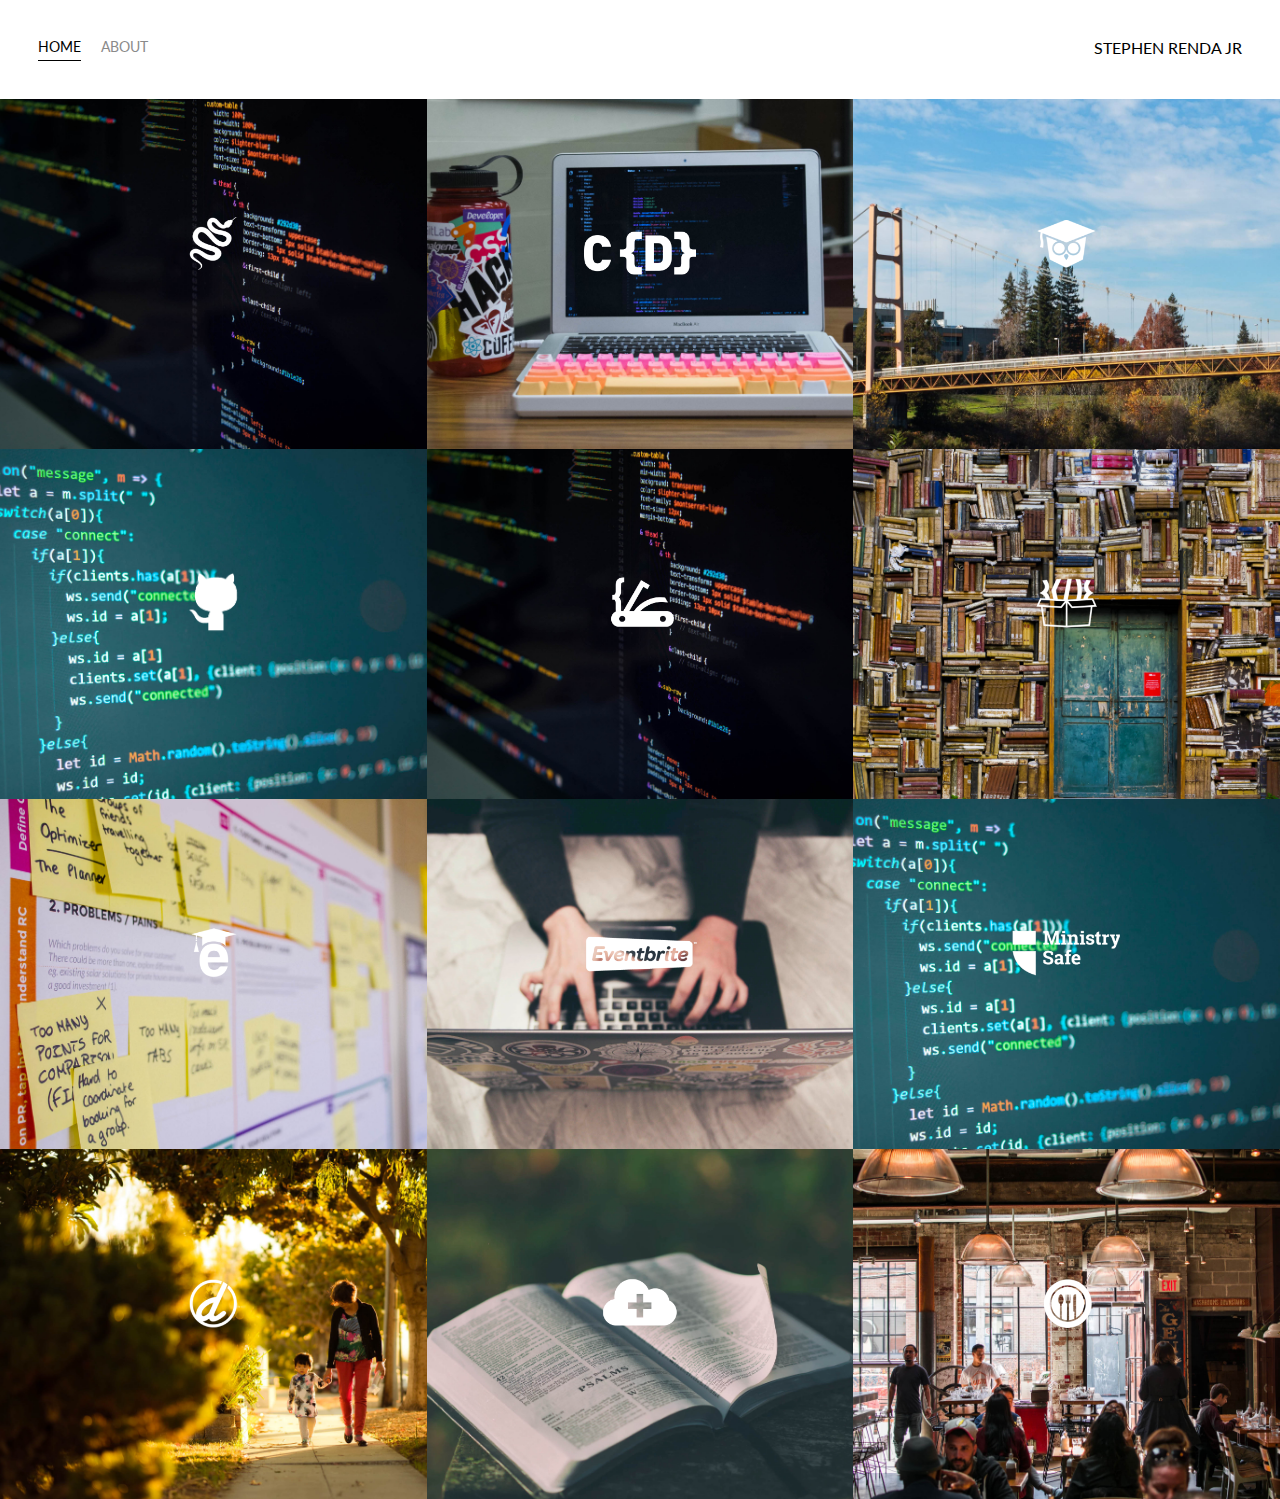
==== index.html @ d76c38f4 "Add files via upload" ====
<!DOCTYPE html>
<html>
<head>
	<meta charset = "utf-8" />
	<title>Stephen Renda Jr's Website</title>
	<link href="https://fonts.googleapis.com/css?family=Lato&display=swap" rel="stylesheet">
	<link rel="stylesheet" href="styles.css">
</head>
<body>
	<div class="container">
		
		<div class="nav-wrapper">
			<div class="left-side">
				<div class="nav-link-wrapper active-nav-link">
					<a href="index.html">Home</a>
				</div>
				<div class="nav-link-wrapper">
					<a href="about.html">About</a>
				</div>
			</div>
			
			<div class="right-side">
				<div class="brand">
					<div>STEPHEN RENDA JR</div>
				</div>
			</div>
		</div>
		
		<div class="content-wrapper">
			<div class="portfolio-items-wrapper">
				
				<div class="portfolio-item-wrapper">
					<div class="portfolio-img-background" style="background-image:url(images/portfolio5.jpg)"></div>
					<!--Dont know if this is correct
					    <div><a href="cat.jpg"> 
							<img width="100" height="100" src="cat.jpg" alt="*Error*">
						</a></div>
					-->
					<div class="img-text-wrapper">
						<div class="logo-wrapper"><a href="snake.html">
							<img src="images/logos/snake.png">
						</a></div>
						
						<div class="subtitle">
							Snake game written in JavaScript.
						</div>
					</div>
				</div>
				
				<div class="portfolio-item-wrapper">
					<div class="portfolio-img-background" style="background-image:url(images/portfolio2.jpg)"></div>
				
					<div class="img-text-wrapper">
						<div class="logo-wrapper">
							<img src="images/logos/crondose.png">
						</div>
						
						<div class="subtitle">
							Coming Soon!
						</div>
					</div>
				</div>
				
				<div class="portfolio-item-wrapper">
					<div class="portfolio-img-background" style="background-image:url(images/portfolio1.jpg)"></div>
				
					<div class="img-text-wrapper">
						<div class="logo-wrapper"><a href="csus.html">
							<img src="images/logos/dailysmarty.png">
						</a></div>
						
						<div class="subtitle">
							My California State University information.
						</div>
					</div>
				</div>
				
				<div class="portfolio-item-wrapper"> 
					<div class="portfolio-img-background" style="background-image:url(images/portfolio9.jpg)"></div>
				
					<div class="img-text-wrapper">
						<div class="logo-wrapper"><a href="https://github.com/StephenRenda">
							<img src="images/logos/github.png">
						</a></div>
						
						<div class="subtitle">
							GitHub
						</div>
					</div>
				</div>
				<div class="portfolio-item-wrapper">
					<div class="portfolio-img-background" style="background-image:url(images/portfolio5.jpg)"></div>
				
					<div class="img-text-wrapper">
						<div class="logo-wrapper">
							<img src="images/logos/devcamp.png">
						</div>
						
						<div class="subtitle">
							Coming Soon!
						</div>
					</div>
				</div>
				<div class="portfolio-item-wrapper">
					<div class="portfolio-img-background" style="background-image:url(images/portfolio6.jpg)"></div>
				
					<div class="img-text-wrapper">
						<div class="logo-wrapper">
							<img src="images/logos/devtrunk.png">
						</div>
						
						<div class="subtitle">
							Coming Soon!
						</div>
					</div>
				</div>
				<div class="portfolio-item-wrapper">
					<div class="portfolio-img-background" style="background-image:url(images/portfolio7.jpg)"></div>
				
					<div class="img-text-wrapper">
						<div class="logo-wrapper">
							<img src="images/logos/edutechional.png">
						</div>
						
						<div class="subtitle">
							Coming Soon!
						</div>
					</div>
				</div>
				<div class="portfolio-item-wrapper">
					<div class="portfolio-img-background" style="background-image:url(images/portfolio8.jpg)"></div>
				
					<div class="img-text-wrapper">
						<div class="logo-wrapper">
							<img src="images/logos/eventbrite.png">
						</div>
						
						<div class="subtitle">
							Coming Soon!
						</div>
					</div>
				</div>
				<div class="portfolio-item-wrapper">
					<div class="portfolio-img-background" style="background-image:url(images/portfolio9.jpg)"></div>
				
					<div class="img-text-wrapper">
						<div class="logo-wrapper">
							<img src="images/logos/ministry-safe.png">
						</div>
						
						<div class="subtitle">
							Coming Soon!
						</div>
					</div>
				</div>
				<div class="portfolio-item-wrapper">
					<div class="portfolio-img-background" style="background-image:url(images/portfolio10.jpg)"></div>
				
					<div class="img-text-wrapper">
						<div class="logo-wrapper">
							<img src="images/logos/open-devos.png">
						</div>
						
						<div class="subtitle">
							Coming Soon!
						</div>
					</div>
				</div>
				<div class="portfolio-item-wrapper">
					<div class="portfolio-img-background" style="background-image:url(images/portfolio11.jpg)"></div>
				
					<div class="img-text-wrapper">
						<div class="logo-wrapper">
							<img src="images/logos/shop-hacker.png">
						</div>
						
						<div class="subtitle">
							Coming Soon!
						</div>
					</div>
				</div>
				<div class="portfolio-item-wrapper">
					<div class="portfolio-img-background" style="background-image:url(images/portfolio12.jpg)"></div>
				
					<div class="img-text-wrapper">
						<div class="logo-wrapper">
							<img src="images/logos/toastability.png">
						</div>
						
						<div class="subtitle">
							Coming Soon!
						</div>
					</div>
				</div>
				
				
			</div>
		</div>
		
	</div>
</body>
<script>
	const portfolioItems = document.querySelectorAll('.portfolio-item-wrapper')
	
	portfolioItems.forEach(portfolioItem => {
		portfolioItem.addEventListener('mouseover', () => {
		/*Most challenging part <> use console.log to debug*/
			portfolioItem.childNodes[1].classList.add('img-darken');
		})
	portfolioItem.addEventListener('mouseout', () => {
			portfolioItem.childNodes[1].classList.remove('img-darken');
		})
	})
</script>
</html>
---- styles.css ----
/* Master styles */
body {
	font-family: "Lato", sans-serif;
	margin: 0px;
}

.container {
	display: grid;
	grid-template-columns: 1fr;
}

/* Nav styles */
.nav-wrapper {
	display: flex;
	justify-content: space-between;
	padding: 38px;
}
.left-side {
	display: flex;
	
}
.nav-wrapper > .left-side > div{
	margin-right: 20px;
	font-size: 0.9em;
	text-transform: uppercase;
}

.nav-link-wrapper {
	height: 22px;
	border-bottom: 1px solid transparent;
	transition: border-bottom 0.5s;
}

.nav-link-wrapper a {
	color: #8a8a8a;
	text-decoration: none;
	transition: color 0.5s;
}
.nav-link-wrapper:hover {
	border-bottom: 1px solid black;
}
.nav-link-wrapper a:hover {
	color: black;
}

.active-nav-link {
	border-bottom: 1px solid black;
}

.active-nav-link a {
	color: black !important;
}

/* Portfolio styles */
.portfolio-items-wrapper {
	display: grid;
	grid-template-columns: 1fr 1fr 1fr;
}
.portfolio-item-wrapper {
	position: relative;
}

.portfolio-img-background {
	height: 350px;
	width: 100%;
	background-size: cover;
	background-position: center;
	background-repeat: no-repeat;
}
 .img-text-wrapper {
	 position: absolute;
	 top: 0;
	 display: flex;
	 flex-direction: column;
	 justify-content: center;
	 align-items: center;
	 height: 100%;
	 text-align:center;
	 padding-left: 100px;
	 padding-right: 100px;
 }

.logo-wrapper img{
	width: 50%;
	margin-bottom: 20px;
}

.img-text-wrapper .subtitle {
	transition: 1s;
	font-weight: 600;
	color: transparent;
}

.img-text-wrapper:hover .subtitle {
	font-weight: 600;
	color: lightseagreen;
}
.img-darken {
		transition: 1s;
		filter: brightness(10%);
		
}
 /* About page styles*/
 .two-column-wrapper {
	 display: grid;
	 grid-template-columns: 1fr 1fr;
 }
 
 .profile-image-wrapper img {
	 width: 50%;
	 padding-left: 100px;
 }
 
 .profile-content-wrapper {
	 padding: 30px;
 }
 
 .profile-content-wrapper h1 {
	 color: lightseagreen;
 }
 /* Snake */
.snake-container {
	display: flex;
    align-items: center;
    justify-content: center;
}
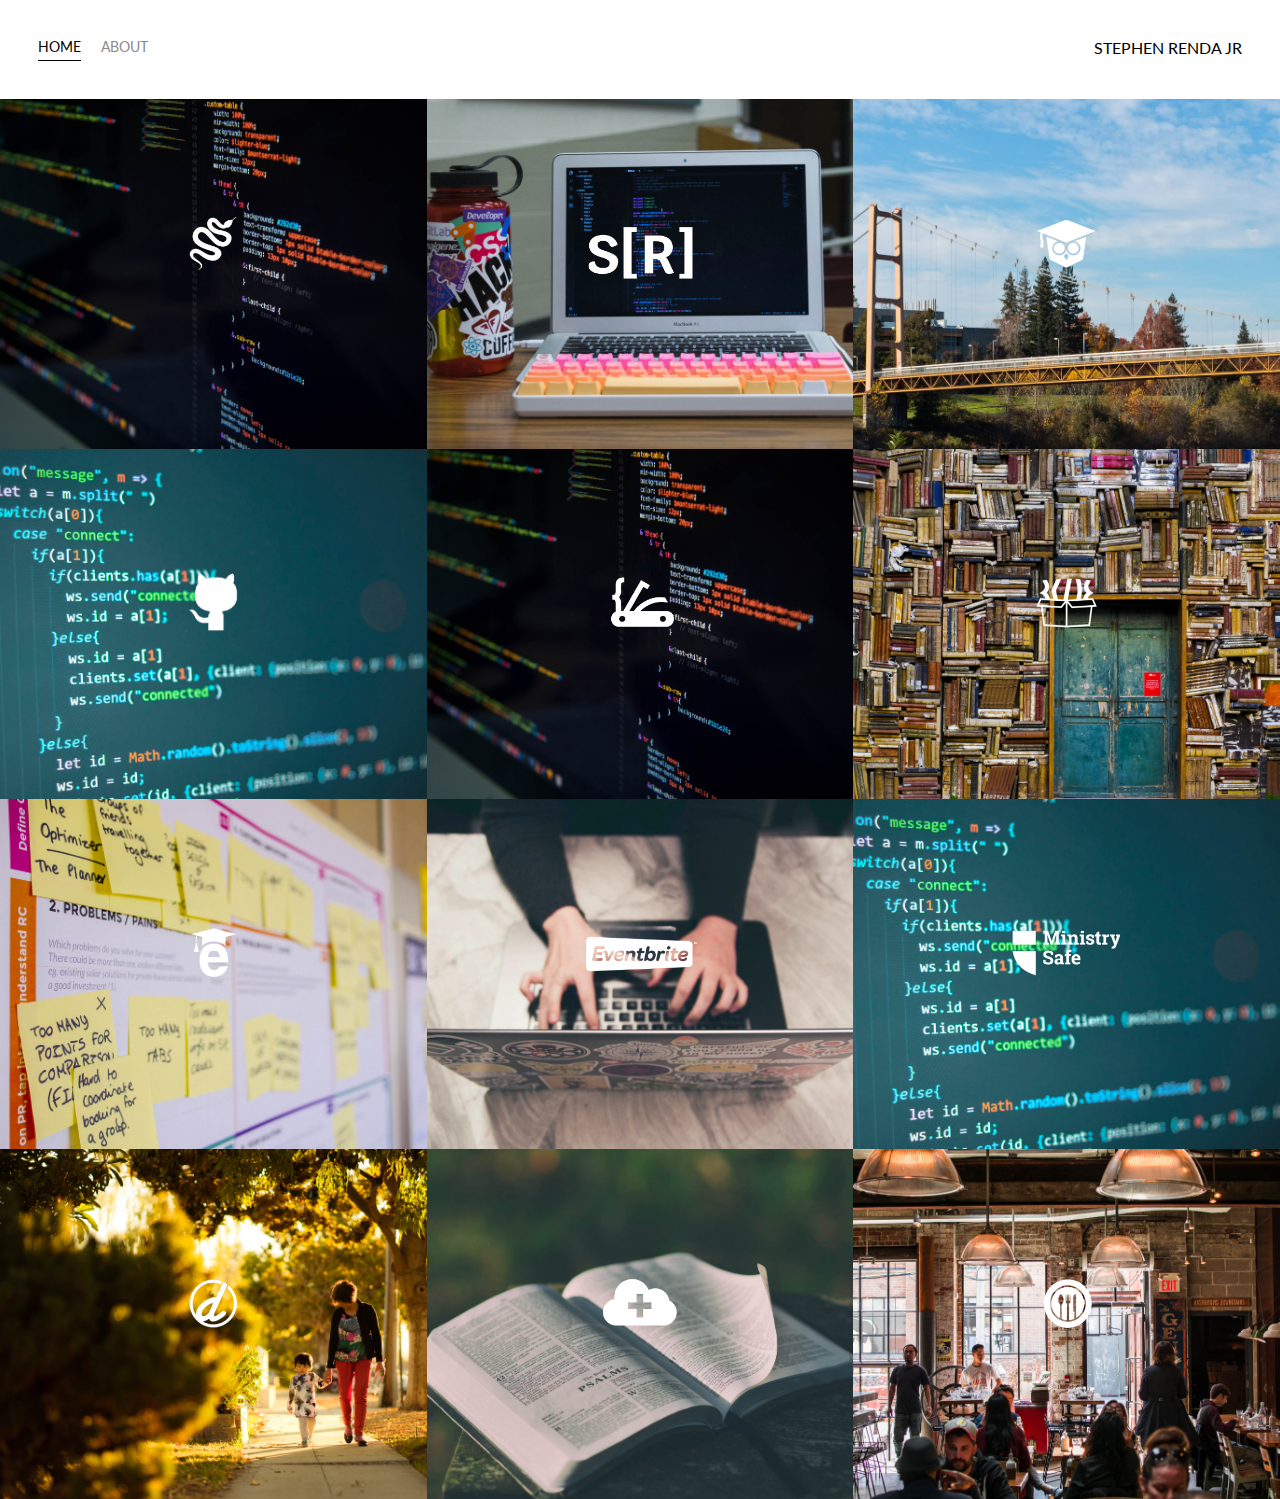
==== commit 0e527293: "Add files via upload" ====
--- a/index.html
+++ b/index.html
@@ -51,12 +51,12 @@
 					<div class="portfolio-img-background" style="background-image:url(images/portfolio2.jpg)"></div>
 				
 					<div class="img-text-wrapper">
-						<div class="logo-wrapper">
-							<img src="images/logos/crondose.png">
-						</div>
-						
-						<div class="subtitle">
-							Coming Soon!
+						<div class="logo-wrapper"><a href="work.html">
+							<img src="images/logos/renda.png">
+						</a></div>
+						
+						<div class="subtitle">
+							Work experience and resume.
 						</div>
 					</div>
 				</div>
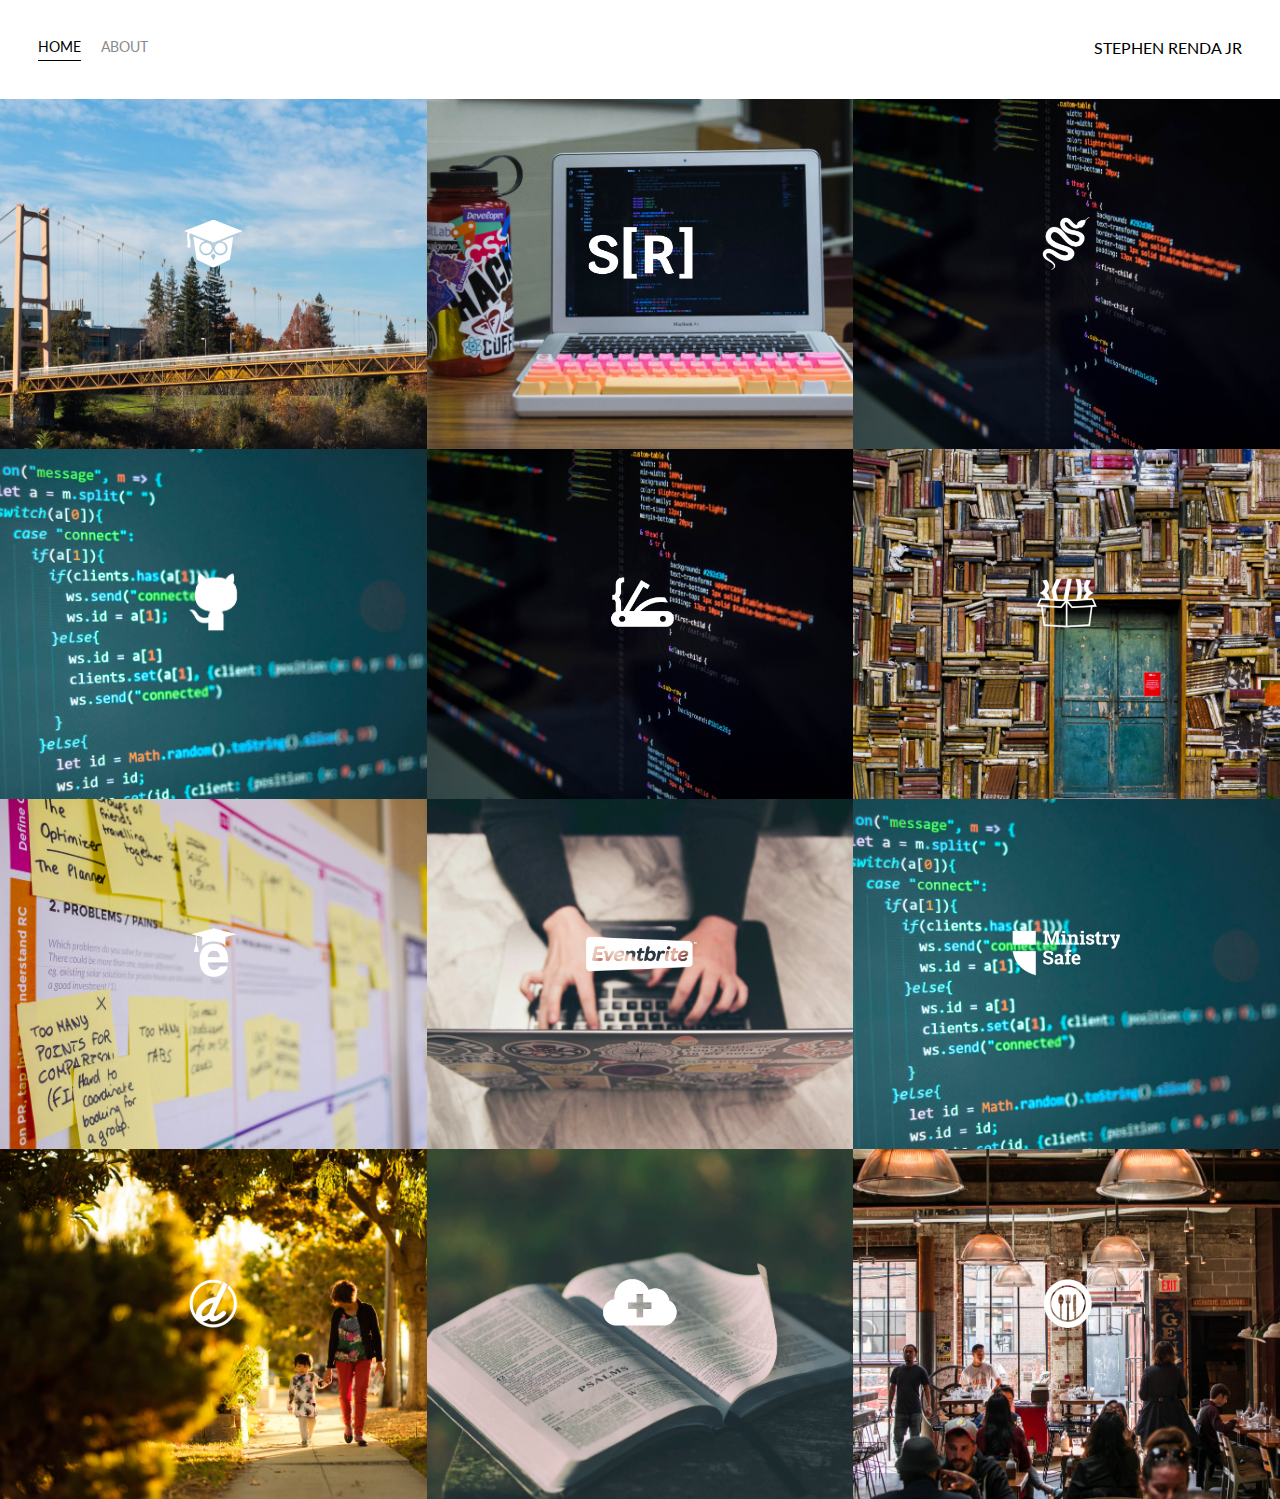
==== commit 8e551c79: "Add files via upload" ====
--- a/index.html
+++ b/index.html
@@ -30,6 +30,34 @@
 			<div class="portfolio-items-wrapper">
 				
 				<div class="portfolio-item-wrapper">
+					<div class="portfolio-img-background" style="background-image:url(images/portfolio1.jpg)"></div>
+				
+					<div class="img-text-wrapper">
+						<div class="logo-wrapper"><a href="csus.html">
+							<img src="images/logos/dailysmarty.png">
+						</a></div>
+						
+						<div class="subtitle">
+							My California State University information.
+						</div>
+					</div>
+				</div>
+				
+				<div class="portfolio-item-wrapper">
+					<div class="portfolio-img-background" style="background-image:url(images/portfolio2.jpg)"></div>
+				
+					<div class="img-text-wrapper">
+						<div class="logo-wrapper"><a href="work.html">
+							<img src="images/logos/renda.png">
+						</a></div>
+						
+						<div class="subtitle">
+							Work experience and resume.
+						</div>
+					</div>
+				</div>
+				
+				<div class="portfolio-item-wrapper">
 					<div class="portfolio-img-background" style="background-image:url(images/portfolio5.jpg)"></div>
 					<!--Dont know if this is correct
 					    <div><a href="cat.jpg"> 
@@ -47,34 +75,6 @@
 					</div>
 				</div>
 				
-				<div class="portfolio-item-wrapper">
-					<div class="portfolio-img-background" style="background-image:url(images/portfolio2.jpg)"></div>
-				
-					<div class="img-text-wrapper">
-						<div class="logo-wrapper"><a href="work.html">
-							<img src="images/logos/renda.png">
-						</a></div>
-						
-						<div class="subtitle">
-							Work experience and resume.
-						</div>
-					</div>
-				</div>
-				
-				<div class="portfolio-item-wrapper">
-					<div class="portfolio-img-background" style="background-image:url(images/portfolio1.jpg)"></div>
-				
-					<div class="img-text-wrapper">
-						<div class="logo-wrapper"><a href="csus.html">
-							<img src="images/logos/dailysmarty.png">
-						</a></div>
-						
-						<div class="subtitle">
-							My California State University information.
-						</div>
-					</div>
-				</div>
-				
 				<div class="portfolio-item-wrapper"> 
 					<div class="portfolio-img-background" style="background-image:url(images/portfolio9.jpg)"></div>
 				
@@ -157,9 +157,9 @@
 					<div class="portfolio-img-background" style="background-image:url(images/portfolio10.jpg)"></div>
 				
 					<div class="img-text-wrapper">
-						<div class="logo-wrapper">
+						<div class="logo-wrapper"><a href="chess.html">
 							<img src="images/logos/open-devos.png">
-						</div>
+						</a></div>
 						
 						<div class="subtitle">
 							Coming Soon!
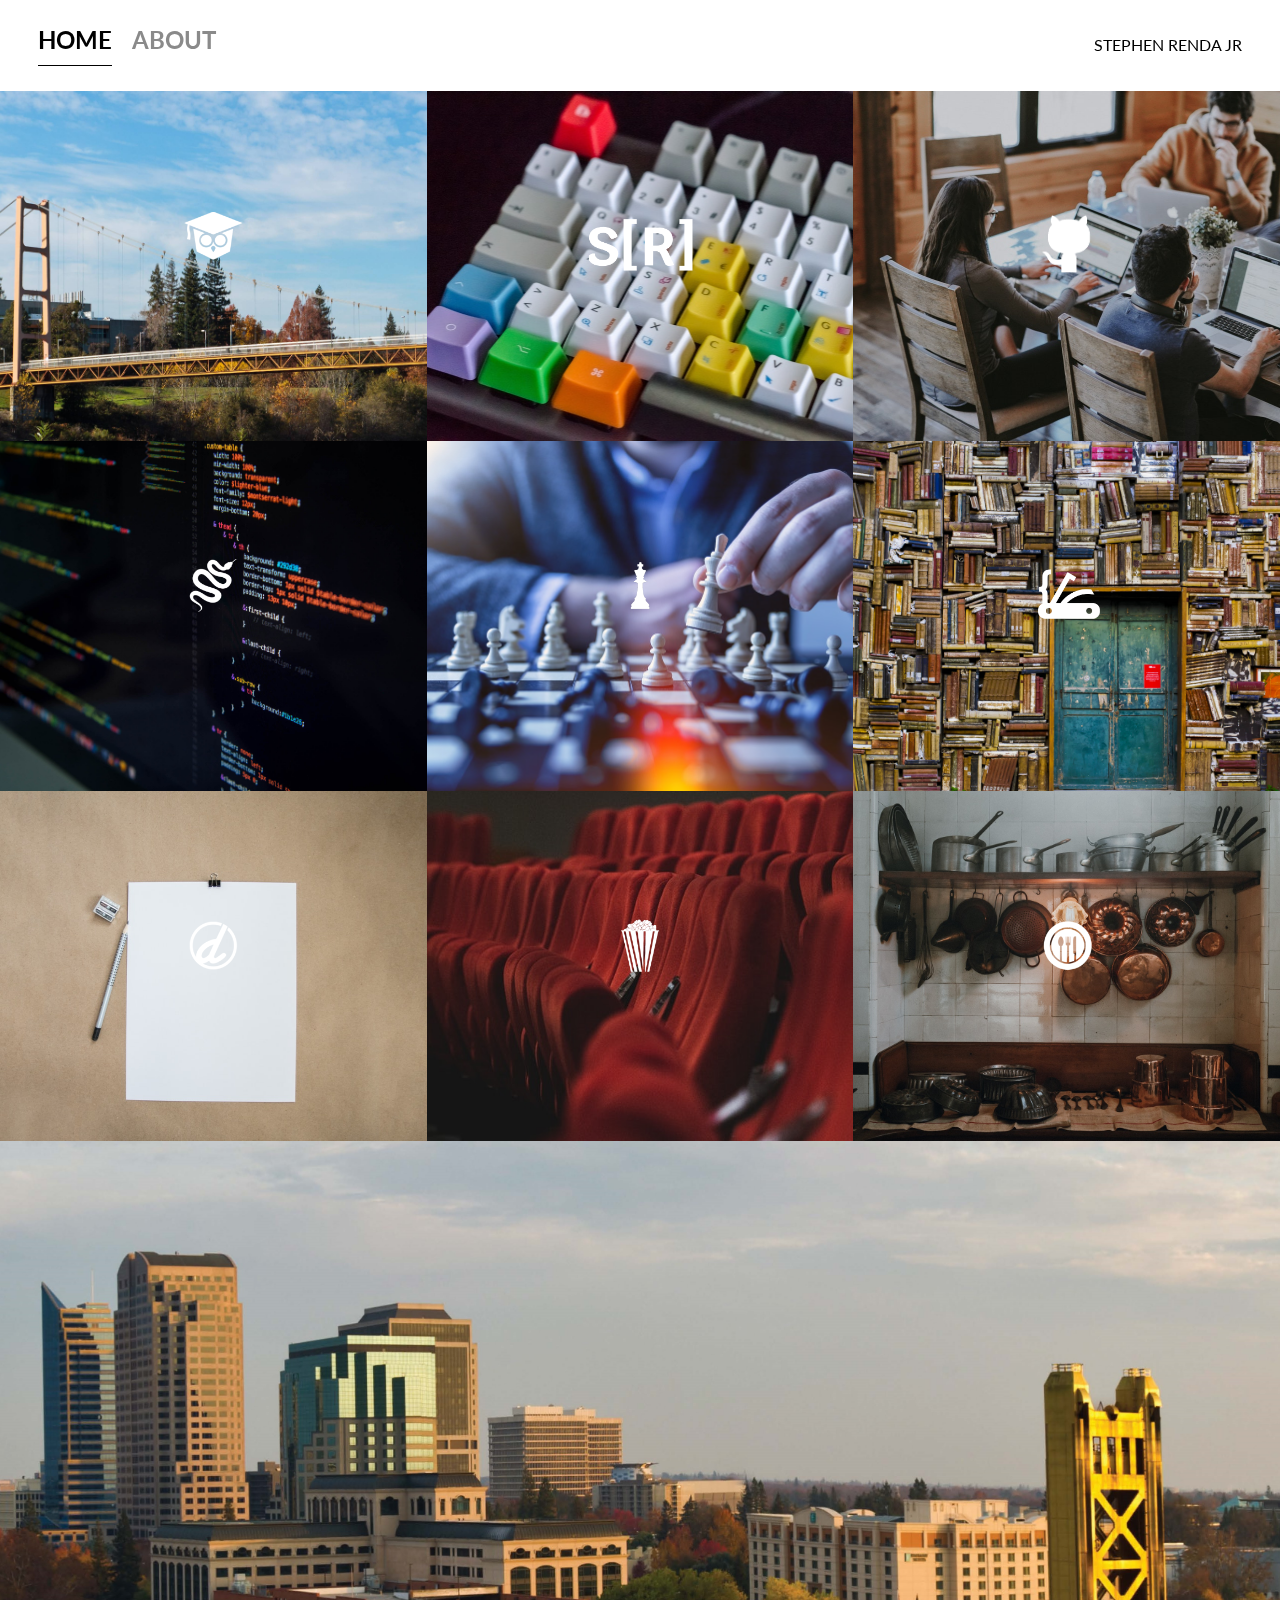
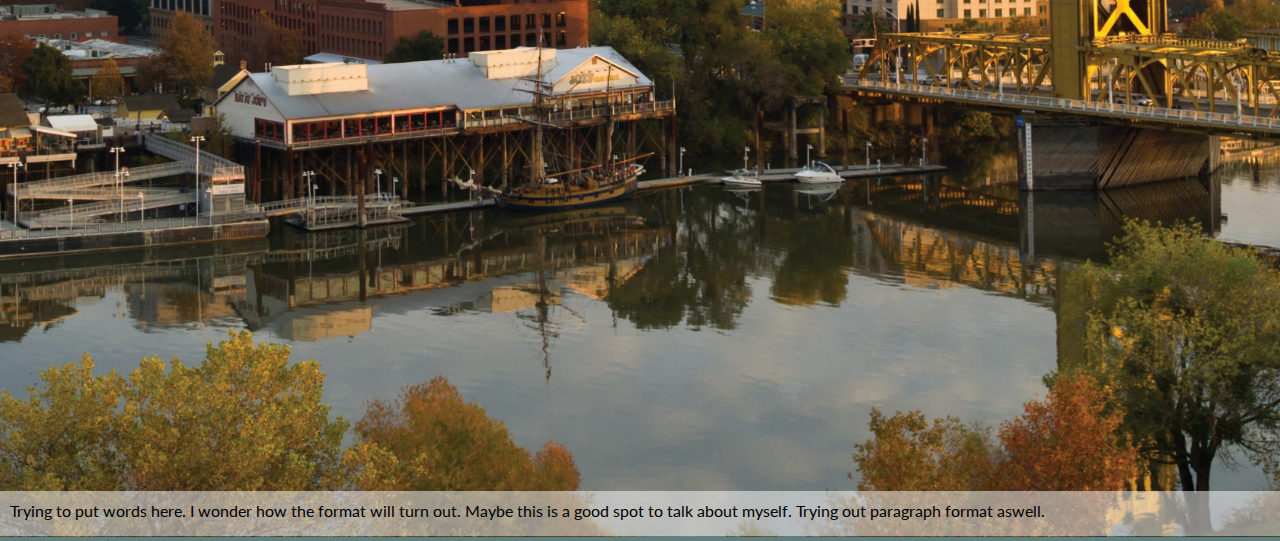
==== commit 571b7188: "Add files via upload" ====
--- a/index.html
+++ b/index.html
@@ -2,6 +2,7 @@
 <html>
 <head>
 	<meta charset = "utf-8" />
+	
 	<title>Stephen Renda Jr's Website</title>
 	<link href="https://fonts.googleapis.com/css?family=Lato&display=swap" rel="stylesheet">
 	<link rel="stylesheet" href="styles.css">
@@ -25,7 +26,11 @@
 				</div>
 			</div>
 		</div>
-		
+		<!--Test-->
+	
+
+	
+		<!--Test-->	
 		<div class="content-wrapper">
 			<div class="portfolio-items-wrapper">
 				
@@ -44,7 +49,7 @@
 				</div>
 				
 				<div class="portfolio-item-wrapper">
-					<div class="portfolio-img-background" style="background-image:url(images/portfolio2.jpg)"></div>
+					<div class="portfolio-img-background" style="background-image:url(images/portfolio13.jpg)"></div>
 				
 					<div class="img-text-wrapper">
 						<div class="logo-wrapper"><a href="work.html">
@@ -53,6 +58,20 @@
 						
 						<div class="subtitle">
 							Work experience and resume.
+						</div>
+					</div>
+				</div>
+				
+				<div class="portfolio-item-wrapper"> 
+					<div class="portfolio-img-background" style="background-image:url(images/portfolio14.jpg)"></div>
+				
+					<div class="img-text-wrapper">
+						<div class="logo-wrapper"><a href="https://github.com/StephenRenda">
+							<img src="images/logos/github.png">
+						</a></div>
+						
+						<div class="subtitle">
+							GitHub
 						</div>
 					</div>
 				</div>
@@ -75,75 +94,64 @@
 					</div>
 				</div>
 				
-				<div class="portfolio-item-wrapper"> 
+				<div class="portfolio-item-wrapper">
+					<div class="portfolio-img-background" style="background-image:url(images/portfolio15.jpg)"></div>
+				
+					<div class="img-text-wrapper">
+						<div class="logo-wrapper"><a href="chess.html">
+							<img src="images/logos/chess2.png">
+						</a></div>
+						
+						<div class="subtitle">
+							Chess game written in JavaScript.
+						</div>
+					</div>
+				</div>
+				
+				<div class="portfolio-item-wrapper">
+					<div class="portfolio-img-background" style="background-image:url(images/portfolio6.jpg)"></div>
+				
+					<div class="img-text-wrapper">
+						<div class="logo-wrapper">
+							<img src="images/logos/devcamp.png">
+						</div>
+						
+						<div class="subtitle">
+							Coming Soon!
+						</div>
+					</div>
+				</div>
+				<!--
+				<div class="portfolio-item-wrapper">
+					<div class="portfolio-img-background" style="background-image:url(images/portfolio7.jpg)"></div>
+				
+					<div class="img-text-wrapper">
+						<div class="logo-wrapper">
+							<img src="images/logos/edutechional.png">
+						</div>
+						
+						<div class="subtitle">
+							Coming Soon!
+						</div>
+					</div>
+				</div>
+				<div class="portfolio-item-wrapper">
+					<div class="portfolio-img-background" style="background-image:url(images/portfolio8.jpg)"></div>
+				
+					<div class="img-text-wrapper">
+						<div class="logo-wrapper">
+							<img src="images/logos/eventbrite.png">
+						</div>
+						
+						<div class="subtitle">
+							Coming Soon!
+						</div>
+					</div>
+				</div>
+				<div class="portfolio-item-wrapper">
 					<div class="portfolio-img-background" style="background-image:url(images/portfolio9.jpg)"></div>
 				
 					<div class="img-text-wrapper">
-						<div class="logo-wrapper"><a href="https://github.com/StephenRenda">
-							<img src="images/logos/github.png">
-						</a></div>
-						
-						<div class="subtitle">
-							GitHub
-						</div>
-					</div>
-				</div>
-				<div class="portfolio-item-wrapper">
-					<div class="portfolio-img-background" style="background-image:url(images/portfolio5.jpg)"></div>
-				
-					<div class="img-text-wrapper">
-						<div class="logo-wrapper">
-							<img src="images/logos/devcamp.png">
-						</div>
-						
-						<div class="subtitle">
-							Coming Soon!
-						</div>
-					</div>
-				</div>
-				<div class="portfolio-item-wrapper">
-					<div class="portfolio-img-background" style="background-image:url(images/portfolio6.jpg)"></div>
-				
-					<div class="img-text-wrapper">
-						<div class="logo-wrapper">
-							<img src="images/logos/devtrunk.png">
-						</div>
-						
-						<div class="subtitle">
-							Coming Soon!
-						</div>
-					</div>
-				</div>
-				<div class="portfolio-item-wrapper">
-					<div class="portfolio-img-background" style="background-image:url(images/portfolio7.jpg)"></div>
-				
-					<div class="img-text-wrapper">
-						<div class="logo-wrapper">
-							<img src="images/logos/edutechional.png">
-						</div>
-						
-						<div class="subtitle">
-							Coming Soon!
-						</div>
-					</div>
-				</div>
-				<div class="portfolio-item-wrapper">
-					<div class="portfolio-img-background" style="background-image:url(images/portfolio8.jpg)"></div>
-				
-					<div class="img-text-wrapper">
-						<div class="logo-wrapper">
-							<img src="images/logos/eventbrite.png">
-						</div>
-						
-						<div class="subtitle">
-							Coming Soon!
-						</div>
-					</div>
-				</div>
-				<div class="portfolio-item-wrapper">
-					<div class="portfolio-img-background" style="background-image:url(images/portfolio9.jpg)"></div>
-				
-					<div class="img-text-wrapper">
 						<div class="logo-wrapper">
 							<img src="images/logos/ministry-safe.png">
 						</div>
@@ -153,16 +161,18 @@
 						</div>
 					</div>
 				</div>
+				-->
 				<div class="portfolio-item-wrapper">
 					<div class="portfolio-img-background" style="background-image:url(images/portfolio10.jpg)"></div>
 				
 					<div class="img-text-wrapper">
-						<div class="logo-wrapper"><a href="chess.html">
+						<div class="logo-wrapper"><a href="comment.html">
 							<img src="images/logos/open-devos.png">
 						</a></div>
 						
 						<div class="subtitle">
-							Coming Soon!
+							Leave me a message.
+						
 						</div>
 					</div>
 				</div>
@@ -170,12 +180,12 @@
 					<div class="portfolio-img-background" style="background-image:url(images/portfolio11.jpg)"></div>
 				
 					<div class="img-text-wrapper">
-						<div class="logo-wrapper">
-							<img src="images/logos/shop-hacker.png">
-						</div>
-						
-						<div class="subtitle">
-							Coming Soon!
+						<div class="logo-wrapper"><a href="todo.html">
+							<img src="images/logos/popcorn.png">
+						</a></div>
+						
+						<div class="subtitle">
+							Movie watch list.
 						</div>
 					</div>
 				</div>
@@ -183,20 +193,31 @@
 					<div class="portfolio-img-background" style="background-image:url(images/portfolio12.jpg)"></div>
 				
 					<div class="img-text-wrapper">
-						<div class="logo-wrapper">
+						<div class="logo-wrapper"><a href="recipes.html">
 							<img src="images/logos/toastability.png">
-						</div>
-						
-						<div class="subtitle">
-							Coming Soon!
-						</div>
-					</div>
-				</div>
-				
-				
-			</div>
+						</a></div>
+						
+						<div class="subtitle">
+							A place for favorite recipes.
+						</div>
+					</div>
+				</div>
+				
+	
+			</div>
+			
+			<div class="picture-wrapper" style="background-image:url(images/view.jpg)">
+				<div class="final-message">
+					<div class="square">
+						Trying to put words here. I wonder how the format will 
+						turn out. Maybe this is a good spot to talk about myself. 
+						Trying out paragraph format aswell.
+					</div>
+				</div>
+			</div>
+					
 		</div>
-		
+
 	</div>
 </body>
 <script>
@@ -212,6 +233,7 @@
 		})
 	})
 </script>
+
 </html>
 
 
--- a/styles.css
+++ b/styles.css
@@ -13,23 +13,44 @@
 .nav-wrapper {
 	display: flex;
 	justify-content: space-between;
-	padding: 38px;
+	background: rgba( 255, 255, 255, 0.97);
+	padding-left: 38px;
+	padding-right: 38px;
+	padding-top: 25px;	
+	padding-bottom: 25px;
+	position: sticky;
+	top: 0;
+	z-index: 1;
 }
+
 .left-side {
 	display: flex;
 	
 }
 .nav-wrapper > .left-side > div{
 	margin-right: 20px;
-	font-size: 0.9em;
+	font-size: 1.5em;
+	font-weight: bold;
 	text-transform: uppercase;
 }
 
+.right-side {
+	margin-top: 10px;
+}
+
 .nav-link-wrapper {
-	height: 22px;
+	height: 40px;
 	border-bottom: 1px solid transparent;
 	transition: border-bottom 0.5s;
 }
+
+.nav-link-wrapper.scrolled {
+	color: white;
+	height: 40px;
+	border-bottom: 1px solid transparent;
+	transition: border-bottom 0.5s;
+}
+
 
 .nav-link-wrapper a {
 	color: #8a8a8a;
@@ -42,13 +63,17 @@
 .nav-link-wrapper a:hover {
 	color: black;
 }
-
 .active-nav-link {
 	border-bottom: 1px solid black;
 }
 
 .active-nav-link a {
 	color: black !important;
+}
+
+.content-wrapper {
+	z-index: auto; /*So nav can be on top when scrolling*/
+	height: 1500px;
 }
 
 /* Portfolio styles */
@@ -66,8 +91,9 @@
 	background-size: cover;
 	background-position: center;
 	background-repeat: no-repeat;
+
 }
- .img-text-wrapper {
+.img-text-wrapper {
 	 position: absolute;
 	 top: 0;
 	 display: flex;
@@ -78,7 +104,7 @@
 	 text-align:center;
 	 padding-left: 100px;
 	 padding-right: 100px;
- }
+}
 
 .logo-wrapper img{
 	width: 50%;
@@ -96,9 +122,27 @@
 	color: lightseagreen;
 }
 .img-darken {
-		transition: 1s;
-		filter: brightness(10%);
+	transition: 1s;
+	filter: grayscale(80%) brightness(50%);
 		
+}
+/*view*/
+.picture-wrapper {
+	width: auto;
+	height: 1000px;
+	background-size: cover;
+	background-position: center;
+	background-repeat: no-repeat;
+}
+.final-message {
+	padding-top: 950px;
+}
+.square{
+    width: 100%;
+    height: 25px;
+    background-color: rgba( 255, 255, 255, 0.5);
+	padding:10px;
+
 }
  /* About page styles*/
  .two-column-wrapper {
@@ -124,4 +168,17 @@
     align-items: center;
     justify-content: center;
 }
+/*todo*/
 
+/*end todo*/
+
+/*Recipes*/
+
+.recipe-image-wrapper {
+	padding-top: 100px;
+	padding-left: 300px;
+}
+/*Message */
+.message-container {
+	padding: 30px;
+}